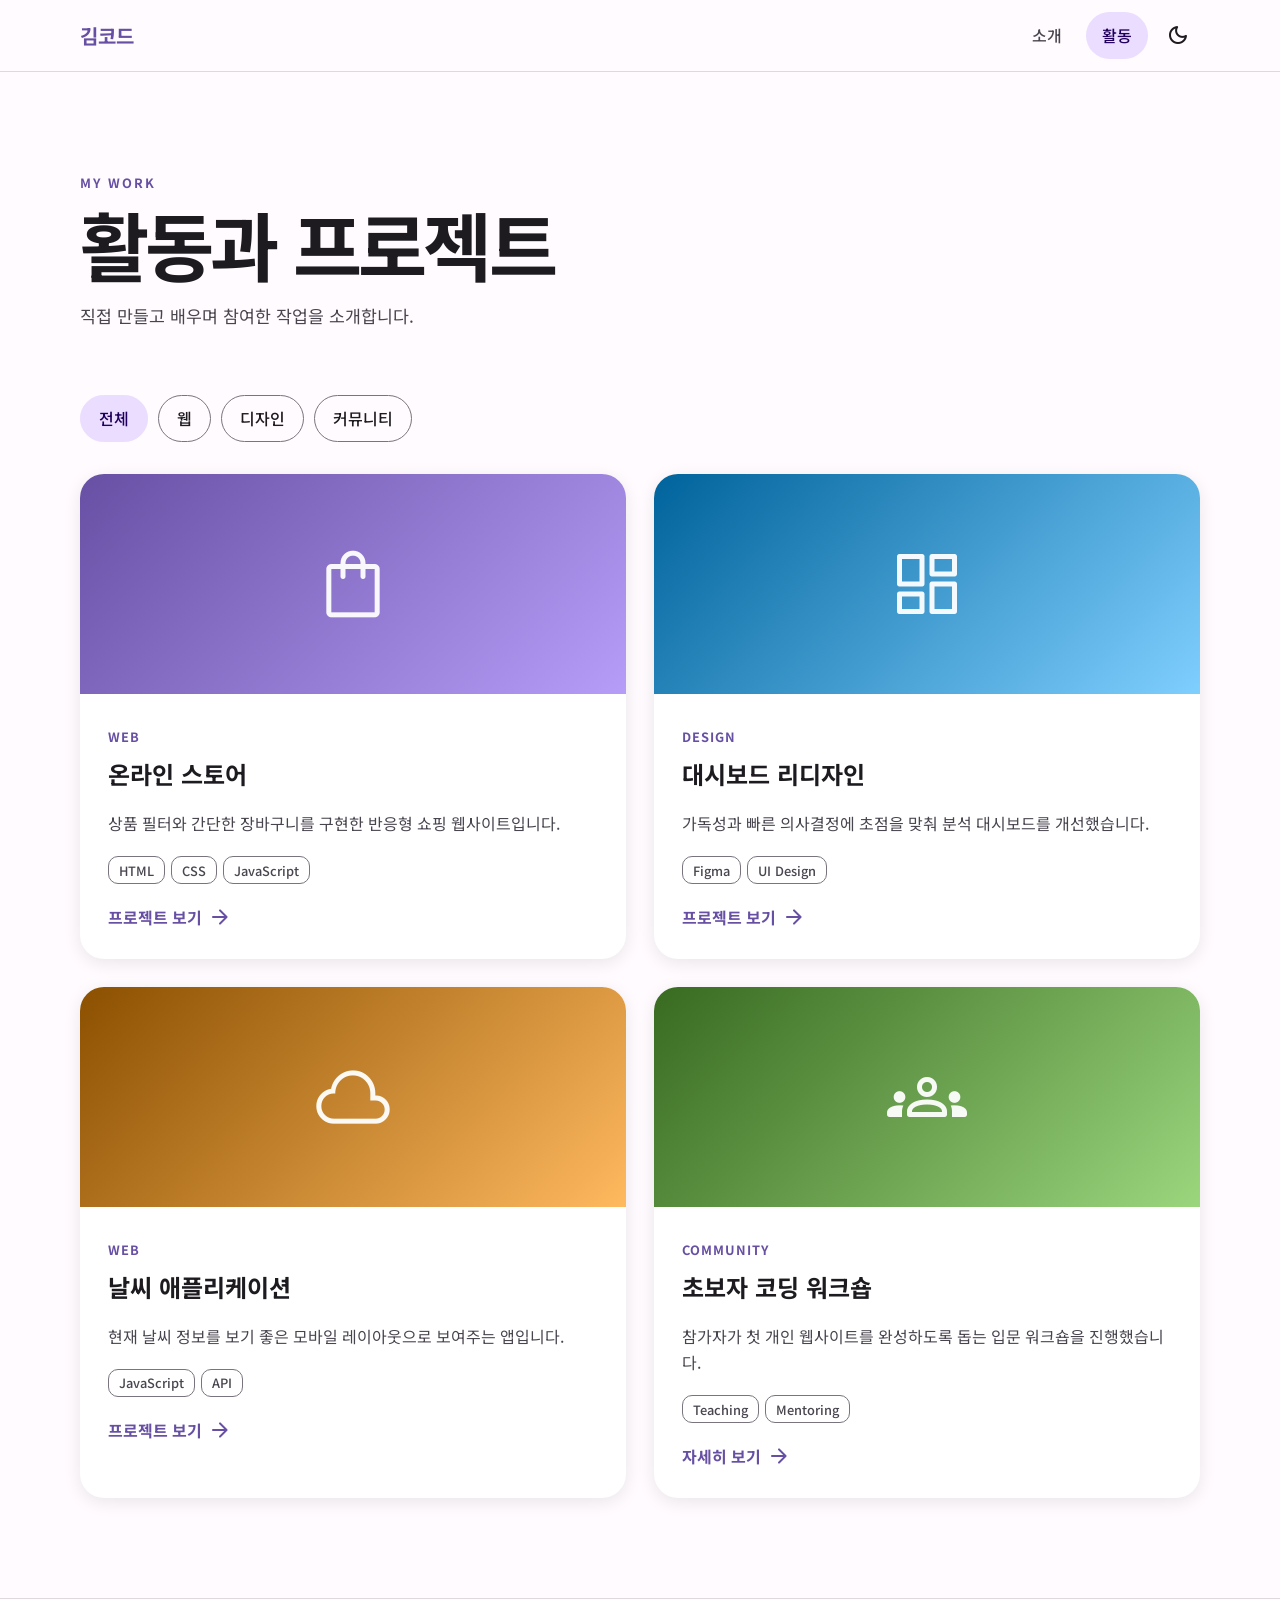
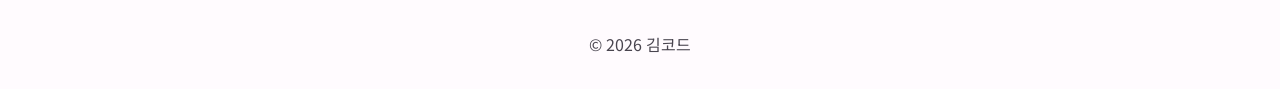
==== activities.html @ 3f40d09d "Add responsive portfolio website" ====
<!doctype html>
<html lang="ko">
<head>
  <meta charset="UTF-8">
  <meta name="viewport" content="width=device-width, initial-scale=1">
  <meta name="description" content="김코드의 프로젝트와 활동 목록">
  <title>활동 | 김코드</title>
  <link rel="preconnect" href="https://fonts.googleapis.com">
  <link rel="preconnect" href="https://fonts.gstatic.com" crossorigin>
  <link href="https://fonts.googleapis.com/css2?family=Material+Symbols+Rounded&family=Noto+Sans+KR:wght@400;500;700&display=swap" rel="stylesheet">
  <link rel="stylesheet" href="css/style.css">
  <script src="js/script.js" defer></script>
</head>
<body>
  <header class="top-bar">
    <a class="logo" href="index.html">김코드</a>
    <button class="menu-button icon-button" type="button" aria-label="메뉴 열기" aria-expanded="false" aria-controls="main-navigation"><span class="material-symbols-rounded">menu</span></button>
    <nav id="main-navigation" class="navigation">
      <a href="index.html">소개</a><a class="active" href="activities.html">활동</a>
      <button class="theme-button icon-button" type="button" aria-label="다크 모드로 전환"><span class="material-symbols-rounded">dark_mode</span></button>
    </nav>
  </header>

  <main class="container">
    <section class="page-heading">
      <p class="eyebrow">MY WORK</p><h1>활동과 프로젝트</h1><p class="lead">직접 만들고 배우며 참여한 작업을 소개합니다.</p>
    </section>
    <section class="filters" aria-label="활동 필터">
      <button class="filter-button active" type="button" data-filter="all">전체</button>
      <button class="filter-button" type="button" data-filter="web">웹</button>
      <button class="filter-button" type="button" data-filter="design">디자인</button>
      <button class="filter-button" type="button" data-filter="community">커뮤니티</button>
    </section>
    <section class="activity-grid" aria-live="polite">
      <article class="activity-card" data-category="web">
        <div class="activity-image purple"><span class="material-symbols-rounded">shopping_bag</span></div>
        <div class="activity-content"><span class="category">WEB</span><h2>온라인 스토어</h2><p>상품 필터와 간단한 장바구니를 구현한 반응형 쇼핑 웹사이트입니다.</p><div class="chip-list small"><span class="chip">HTML</span><span class="chip">CSS</span><span class="chip">JavaScript</span></div><a class="text-link" href="#">프로젝트 보기 <span class="material-symbols-rounded">arrow_forward</span></a></div>
      </article>
      <article class="activity-card" data-category="design">
        <div class="activity-image blue"><span class="material-symbols-rounded">dashboard</span></div>
        <div class="activity-content"><span class="category">DESIGN</span><h2>대시보드 리디자인</h2><p>가독성과 빠른 의사결정에 초점을 맞춰 분석 대시보드를 개선했습니다.</p><div class="chip-list small"><span class="chip">Figma</span><span class="chip">UI Design</span></div><a class="text-link" href="#">프로젝트 보기 <span class="material-symbols-rounded">arrow_forward</span></a></div>
      </article>
      <article class="activity-card" data-category="web">
        <div class="activity-image orange"><span class="material-symbols-rounded">cloud</span></div>
        <div class="activity-content"><span class="category">WEB</span><h2>날씨 애플리케이션</h2><p>현재 날씨 정보를 보기 좋은 모바일 레이아웃으로 보여주는 앱입니다.</p><div class="chip-list small"><span class="chip">JavaScript</span><span class="chip">API</span></div><a class="text-link" href="#">프로젝트 보기 <span class="material-symbols-rounded">arrow_forward</span></a></div>
      </article>
      <article class="activity-card" data-category="community">
        <div class="activity-image green"><span class="material-symbols-rounded">groups</span></div>
        <div class="activity-content"><span class="category">COMMUNITY</span><h2>초보자 코딩 워크숍</h2><p>참가자가 첫 개인 웹사이트를 완성하도록 돕는 입문 워크숍을 진행했습니다.</p><div class="chip-list small"><span class="chip">Teaching</span><span class="chip">Mentoring</span></div><a class="text-link" href="#">자세히 보기 <span class="material-symbols-rounded">arrow_forward</span></a></div>
      </article>
    </section>
  </main>
  <footer>&copy; <span class="current-year"></span> 김코드</footer>
</body>
</html>
---- css/style.css ----
:root{--primary:#6750a4;--primary-dark:#4f378b;--primary-container:#eaddff;--on-primary-container:#21005d;--bg:#fffbfe;--surface:#fff;--variant:#e7e0ec;--text:#1d1b20;--muted:#49454f;--outline:#79747e;--shadow:0 4px 18px #00000017;--shadow-lg:0 14px 34px #00000024;--radius:24px}
body.dark-theme{--primary:#d0bcff;--primary-dark:#eaddff;--primary-container:#4f378b;--on-primary-container:#eaddff;--bg:#141218;--surface:#211f26;--variant:#49454f;--text:#e6e0e9;--muted:#cac4d0;--outline:#938f99;--shadow:0 4px 18px #0006;--shadow-lg:0 14px 34px #0009}
*{box-sizing:border-box}html{scroll-behavior:smooth}body{min-height:100vh;margin:0;color:var(--text);background:var(--bg);font-family:"Noto Sans KR",sans-serif;line-height:1.65;transition:.2s}a{color:inherit;text-decoration:none}button{color:inherit;font:inherit}.container{width:min(1120px,calc(100% - 40px));margin:auto}
.top-bar{position:sticky;z-index:10;top:0;display:flex;align-items:center;justify-content:space-between;min-height:72px;padding:0 max(24px,calc((100% - 1120px)/2));background:color-mix(in srgb,var(--bg) 88%,transparent);border-bottom:1px solid color-mix(in srgb,var(--outline) 25%,transparent);backdrop-filter:blur(16px)}.logo{color:var(--primary);font-size:1.25rem;font-weight:700}.navigation{display:flex;align-items:center;gap:8px}.navigation>a{padding:10px 16px;color:var(--muted);border-radius:99px;font-weight:500}.navigation>a:hover,.navigation>a.active{color:var(--on-primary-container);background:var(--primary-container)}
.icon-button{display:grid;place-items:center;width:44px;height:44px;padding:0;background:transparent;border:0;border-radius:50%;cursor:pointer}.icon-button:hover{background:var(--variant)}.menu-button{display:none}
.hero{display:grid;grid-template-columns:1.5fr .8fr;align-items:center;gap:64px;min-height:calc(100vh - 72px);padding:80px 0}.eyebrow{margin:0 0 10px;color:var(--primary);font-size:.8rem;font-weight:700;letter-spacing:.15em}.hero h1,.page-heading h1{margin:0;font-size:clamp(3rem,8vw,5.5rem);line-height:1.08;letter-spacing:-.05em}.hero h2{margin:16px 0;color:var(--muted);font-size:clamp(1.3rem,4vw,2rem)}.lead{max-width:680px;color:var(--muted);font-size:1.08rem}
.profile-card,.card,.activity-card{background:var(--surface);box-shadow:var(--shadow)}.profile-card{padding:40px;text-align:center;border-radius:32px;transform:rotate(2deg);transition:.2s}.profile-card:hover{box-shadow:var(--shadow-lg);transform:translateY(-5px)}.avatar{display:grid;place-items:center;width:140px;height:140px;margin:0 auto 24px;color:#fff;background:linear-gradient(135deg,#6750a4,#7d5260);border-radius:50%;font-size:2.5rem;font-weight:700}.profile-card h3{margin:0;font-size:1.5rem}.profile-card p,.card p,.activity-content p{color:var(--muted)}.social-links{display:flex;justify-content:center;gap:20px}.social-links a,.text-link{color:var(--primary);font-weight:700}
.button-group{display:flex;flex-wrap:wrap;gap:12px;margin-top:32px}.button{display:inline-flex;align-items:center;justify-content:center;gap:8px;min-height:48px;padding:0 24px;border:1px solid transparent;border-radius:99px;font-weight:700;transition:.2s}.button:hover{transform:translateY(-2px)}.button.primary{color:#fff;background:var(--primary);box-shadow:var(--shadow)}.button.primary:hover{background:var(--primary-dark);box-shadow:var(--shadow-lg)}.button.secondary{color:var(--primary);border-color:var(--outline)}
.section{padding:80px 0}.section-heading{margin-bottom:32px}.section-heading h2{margin:0;font-size:clamp(2rem,5vw,3rem)}.card-grid{display:grid;grid-template-columns:repeat(3,1fr);gap:24px}.card{padding:30px;border-radius:var(--radius);transition:.2s}.card:hover,.activity-card:hover{box-shadow:var(--shadow-lg);transform:translateY(-6px)}.card-icon{color:var(--primary);font-size:2.5rem}.card h3{margin-bottom:8px}.card p{margin:0}.chip-list{display:flex;flex-wrap:wrap;gap:10px}.chip{display:inline-flex;align-items:center;min-height:34px;padding:4px 14px;color:var(--muted);background:var(--surface);border:1px solid var(--outline);border-radius:10px;font-size:.9rem;font-weight:500}
.page-heading{padding:100px 0 48px}.page-heading h1{font-size:clamp(2.7rem,7vw,4.7rem)}.filters{display:flex;flex-wrap:wrap;gap:10px;margin-bottom:32px}.filter-button{padding:9px 18px;background:transparent;border:1px solid var(--outline);border-radius:99px;cursor:pointer;font-weight:500}.filter-button:hover,.filter-button.active{color:var(--on-primary-container);background:var(--primary-container);border-color:var(--primary-container)}.activity-grid{display:grid;grid-template-columns:repeat(2,1fr);gap:28px;padding-bottom:100px}.activity-card{overflow:hidden;border-radius:var(--radius);transition:.2s}.activity-card.hidden{display:none}.activity-image{display:grid;place-items:center;height:220px}.activity-image span{color:#fffffff0;font-size:5rem}.purple{background:linear-gradient(135deg,#6750a4,#b69df8)}.blue{background:linear-gradient(135deg,#00639b,#7fcfff)}.orange{background:linear-gradient(135deg,#8b5000,#ffb95f)}.green{background:linear-gradient(135deg,#386a20,#9bd67d)}.activity-content{padding:28px}.category{color:var(--primary);font-size:.8rem;font-weight:700;letter-spacing:.08em}.activity-content h2{margin:6px 0}.chip-list.small{gap:6px;margin:20px 0}.chip-list.small .chip{min-height:28px;padding:2px 10px;font-size:.8rem}.text-link{display:inline-flex;align-items:center;gap:6px}.text-link:hover,.social-links a:hover{text-decoration:underline}
footer{padding:32px 20px;color:var(--muted);text-align:center;border-top:1px solid color-mix(in srgb,var(--outline) 25%,transparent)}
@media(max-width:800px){.hero{grid-template-columns:1fr;gap:48px;min-height:auto}.profile-card{max-width:420px;margin:auto}.card-grid,.activity-grid{grid-template-columns:1fr}}
@media(max-width:600px){.container{width:min(100% - 28px,1120px)}.menu-button{display:grid}.navigation{position:absolute;top:64px;right:14px;display:none;flex-direction:column;align-items:stretch;width:min(260px,calc(100% - 28px));padding:12px;background:var(--surface);border-radius:18px;box-shadow:var(--shadow-lg)}.navigation.open{display:flex}.navigation>a{width:100%}.hero,.section{padding:56px 0}.hero h1{font-size:3.4rem}.profile-card{padding:30px 20px}.page-heading{padding-top:64px}.activity-image{height:180px}}
@media(prefers-reduced-motion:reduce){*,*::before,*::after{scroll-behavior:auto!important;transition:none!important}}
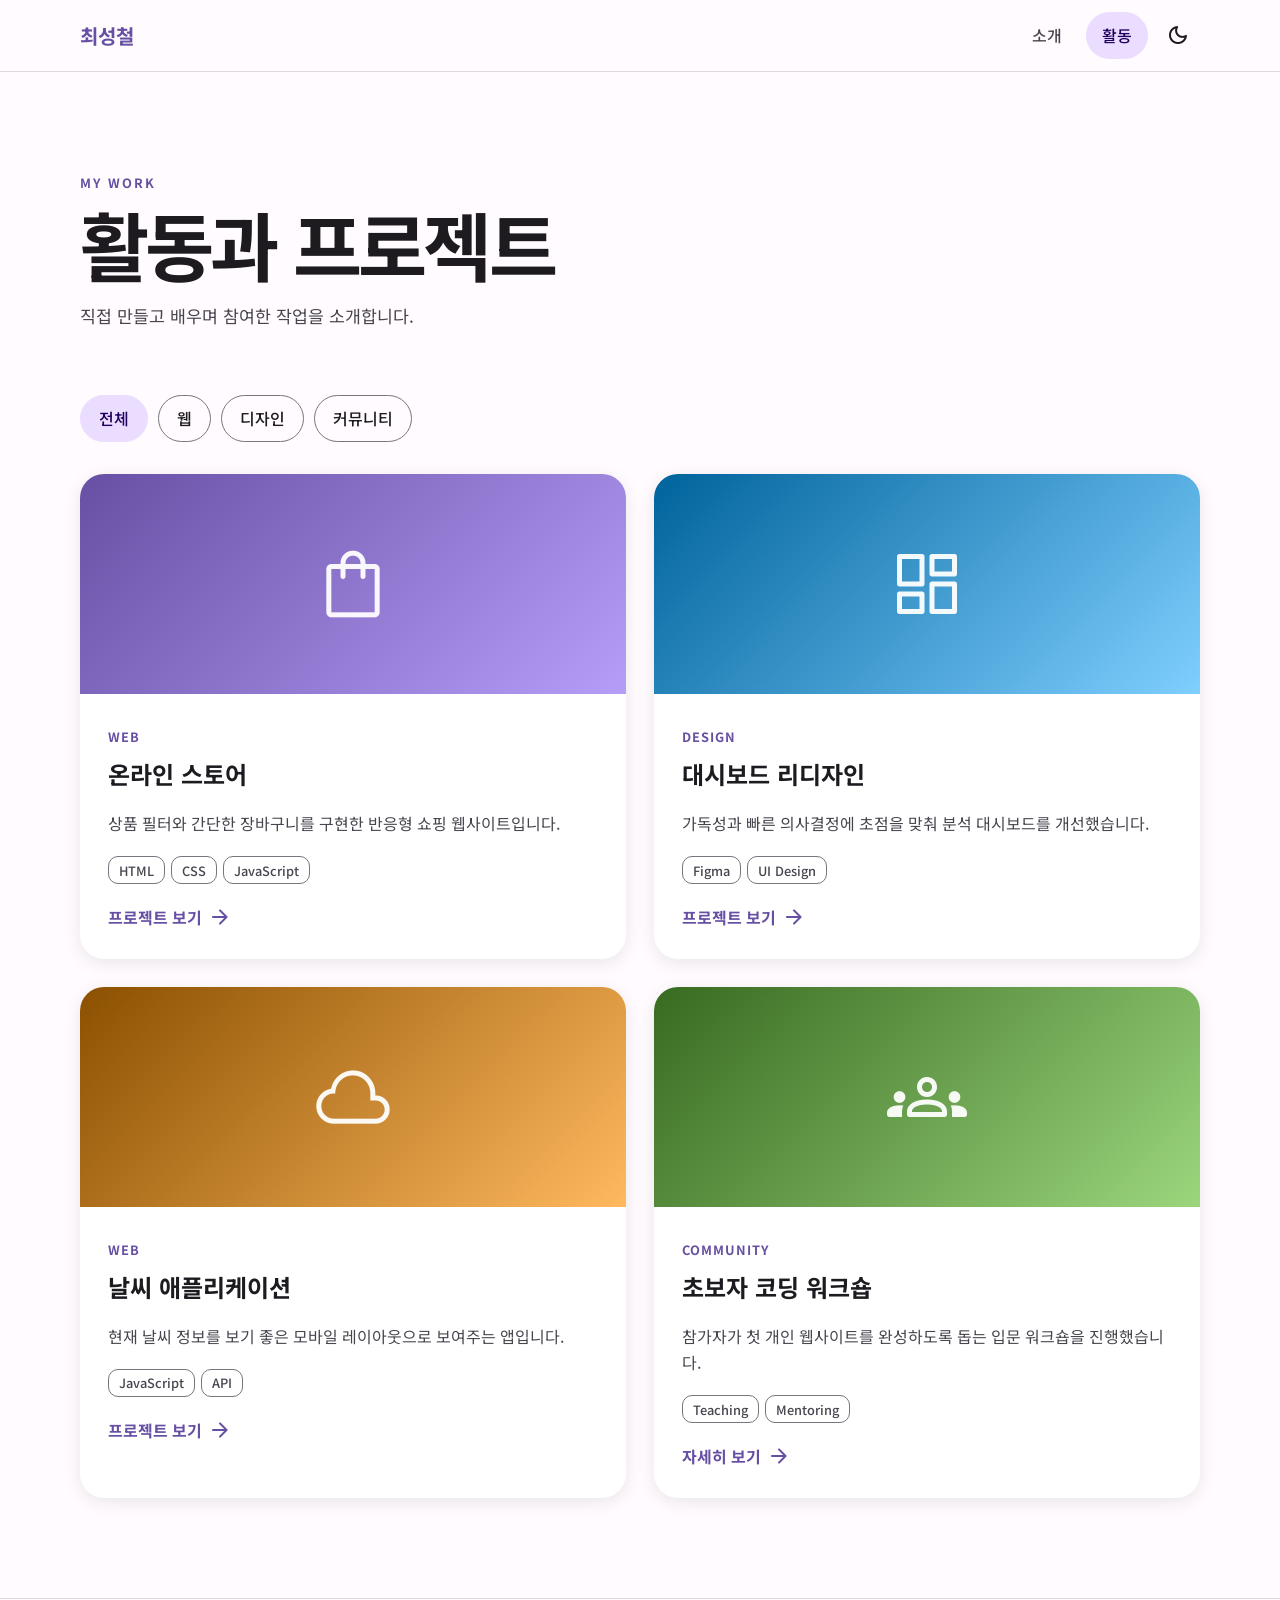
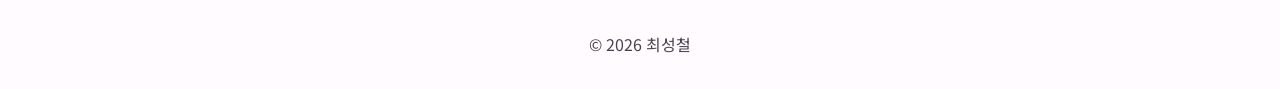
==== commit 1dfc7727: "Add AI survey and personalize portfolio" ====
--- a/activities.html
+++ b/activities.html
@@ -3,8 +3,8 @@
 <head>
   <meta charset="UTF-8">
   <meta name="viewport" content="width=device-width, initial-scale=1">
-  <meta name="description" content="김코드의 프로젝트와 활동 목록">
-  <title>활동 | 김코드</title>
+  <meta name="description" content="최성철의 프로젝트와 활동 목록">
+  <title>활동 | 최성철</title>
   <link rel="preconnect" href="https://fonts.googleapis.com">
   <link rel="preconnect" href="https://fonts.gstatic.com" crossorigin>
   <link href="https://fonts.googleapis.com/css2?family=Material+Symbols+Rounded&family=Noto+Sans+KR:wght@400;500;700&display=swap" rel="stylesheet">
@@ -13,7 +13,7 @@
 </head>
 <body>
   <header class="top-bar">
-    <a class="logo" href="index.html">김코드</a>
+    <a class="logo" href="index.html">최성철</a>
     <button class="menu-button icon-button" type="button" aria-label="메뉴 열기" aria-expanded="false" aria-controls="main-navigation"><span class="material-symbols-rounded">menu</span></button>
     <nav id="main-navigation" class="navigation">
       <a href="index.html">소개</a><a class="active" href="activities.html">활동</a>
@@ -50,6 +50,6 @@
       </article>
     </section>
   </main>
-  <footer>&copy; <span class="current-year"></span> 김코드</footer>
+  <footer>&copy; <span class="current-year"></span> 최성철</footer>
 </body>
 </html>
--- a/css/style.css
+++ b/css/style.css
@@ -9,6 +9,8 @@
 .section{padding:80px 0}.section-heading{margin-bottom:32px}.section-heading h2{margin:0;font-size:clamp(2rem,5vw,3rem)}.card-grid{display:grid;grid-template-columns:repeat(3,1fr);gap:24px}.card{padding:30px;border-radius:var(--radius);transition:.2s}.card:hover,.activity-card:hover{box-shadow:var(--shadow-lg);transform:translateY(-6px)}.card-icon{color:var(--primary);font-size:2.5rem}.card h3{margin-bottom:8px}.card p{margin:0}.chip-list{display:flex;flex-wrap:wrap;gap:10px}.chip{display:inline-flex;align-items:center;min-height:34px;padding:4px 14px;color:var(--muted);background:var(--surface);border:1px solid var(--outline);border-radius:10px;font-size:.9rem;font-weight:500}
 .page-heading{padding:100px 0 48px}.page-heading h1{font-size:clamp(2.7rem,7vw,4.7rem)}.filters{display:flex;flex-wrap:wrap;gap:10px;margin-bottom:32px}.filter-button{padding:9px 18px;background:transparent;border:1px solid var(--outline);border-radius:99px;cursor:pointer;font-weight:500}.filter-button:hover,.filter-button.active{color:var(--on-primary-container);background:var(--primary-container);border-color:var(--primary-container)}.activity-grid{display:grid;grid-template-columns:repeat(2,1fr);gap:28px;padding-bottom:100px}.activity-card{overflow:hidden;border-radius:var(--radius);transition:.2s}.activity-card.hidden{display:none}.activity-image{display:grid;place-items:center;height:220px}.activity-image span{color:#fffffff0;font-size:5rem}.purple{background:linear-gradient(135deg,#6750a4,#b69df8)}.blue{background:linear-gradient(135deg,#00639b,#7fcfff)}.orange{background:linear-gradient(135deg,#8b5000,#ffb95f)}.green{background:linear-gradient(135deg,#386a20,#9bd67d)}.activity-content{padding:28px}.category{color:var(--primary);font-size:.8rem;font-weight:700;letter-spacing:.08em}.activity-content h2{margin:6px 0}.chip-list.small{gap:6px;margin:20px 0}.chip-list.small .chip{min-height:28px;padding:2px 10px;font-size:.8rem}.text-link{display:inline-flex;align-items:center;gap:6px}.text-link:hover,.social-links a:hover{text-decoration:underline}
 footer{padding:32px 20px;color:var(--muted);text-align:center;border-top:1px solid color-mix(in srgb,var(--outline) 25%,transparent)}
+.ai-survey-section{background:color-mix(in srgb,var(--primary-container) 35%,var(--bg));scroll-margin-top:72px}.ai-survey-layout{display:grid;grid-template-columns:.8fr 1.2fr;align-items:center;gap:64px}.ai-survey-intro h2{margin:0;font-size:clamp(2.2rem,5vw,3.7rem);line-height:1.2;letter-spacing:-.04em}.ai-survey-icon{display:grid;place-items:center;width:64px;height:64px;margin-bottom:24px;color:var(--on-primary-container);background:var(--primary-container);border-radius:20px;font-size:2rem}.ai-survey-form{padding:36px;background:var(--surface);border:1px solid color-mix(in srgb,var(--outline) 25%,transparent);border-radius:var(--radius);box-shadow:var(--shadow)}.form-field{display:grid;gap:8px;margin-bottom:20px}.form-field label{font-size:.92rem;font-weight:700}.form-field input,.form-field textarea{width:100%;padding:14px 16px;color:var(--text);background:var(--bg);border:1px solid var(--outline);border-radius:12px;font:inherit;outline:none;transition:border-color .2s,box-shadow .2s}.form-field textarea{min-height:150px;resize:vertical}.form-field input:focus,.form-field textarea:focus{border-color:var(--primary);box-shadow:0 0 0 3px color-mix(in srgb,var(--primary) 20%,transparent)}.form-notice{display:flex;align-items:flex-start;gap:8px;margin:0 0 22px;color:var(--muted);font-size:.82rem}.form-notice .material-symbols-rounded{font-size:1.15rem}.submit-button{width:100%;border:0;cursor:pointer}.submit-button:disabled{cursor:wait;opacity:.65;transform:none}.response-message{margin-top:18px;padding:14px 16px;border-radius:12px;font-size:.92rem;font-weight:700}.response-message.info{color:#174ea6;background:#e8f0fe}.response-message.success{color:#137333;background:#e6f4ea}.response-message.error{color:#b3261e;background:#fce8e6}.response-message[hidden]{display:none}
 @media(max-width:800px){.hero{grid-template-columns:1fr;gap:48px;min-height:auto}.profile-card{max-width:420px;margin:auto}.card-grid,.activity-grid{grid-template-columns:1fr}}
-@media(max-width:600px){.container{width:min(100% - 28px,1120px)}.menu-button{display:grid}.navigation{position:absolute;top:64px;right:14px;display:none;flex-direction:column;align-items:stretch;width:min(260px,calc(100% - 28px));padding:12px;background:var(--surface);border-radius:18px;box-shadow:var(--shadow-lg)}.navigation.open{display:flex}.navigation>a{width:100%}.hero,.section{padding:56px 0}.hero h1{font-size:3.4rem}.profile-card{padding:30px 20px}.page-heading{padding-top:64px}.activity-image{height:180px}}
+@media(max-width:800px){.ai-survey-layout{grid-template-columns:1fr;gap:36px}.ai-survey-intro{max-width:680px}}
+@media(max-width:600px){.container{width:min(100% - 28px,1120px)}.menu-button{display:grid}.navigation{position:absolute;top:64px;right:14px;display:none;flex-direction:column;align-items:stretch;width:min(260px,calc(100% - 28px));padding:12px;background:var(--surface);border-radius:18px;box-shadow:var(--shadow-lg)}.navigation.open{display:flex}.navigation>a{width:100%}.hero,.section{padding:56px 0}.hero h1{font-size:3.4rem}.profile-card{padding:30px 20px}.page-heading{padding-top:64px}.activity-image{height:180px}.ai-survey-form{padding:24px 18px}.ai-survey-intro h2 br{display:none}}
 @media(prefers-reduced-motion:reduce){*,*::before,*::after{scroll-behavior:auto!important;transition:none!important}}
